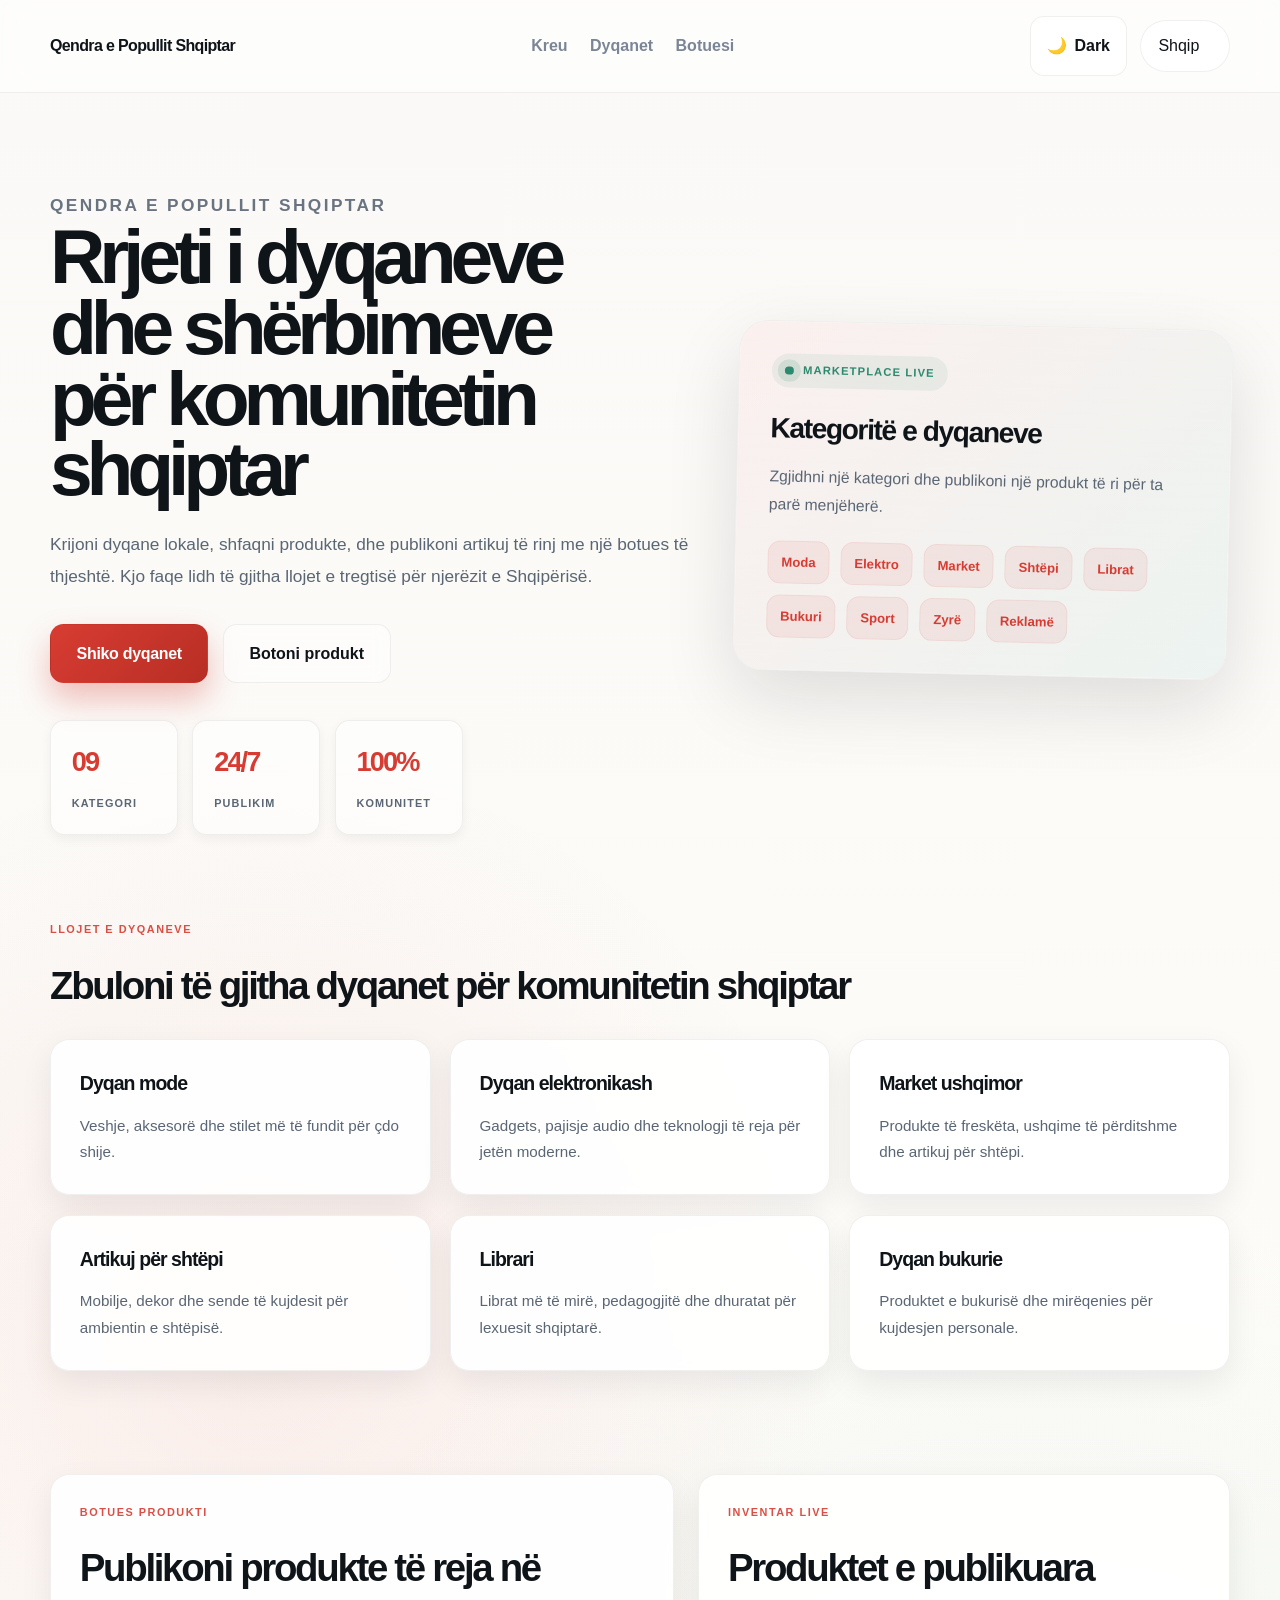
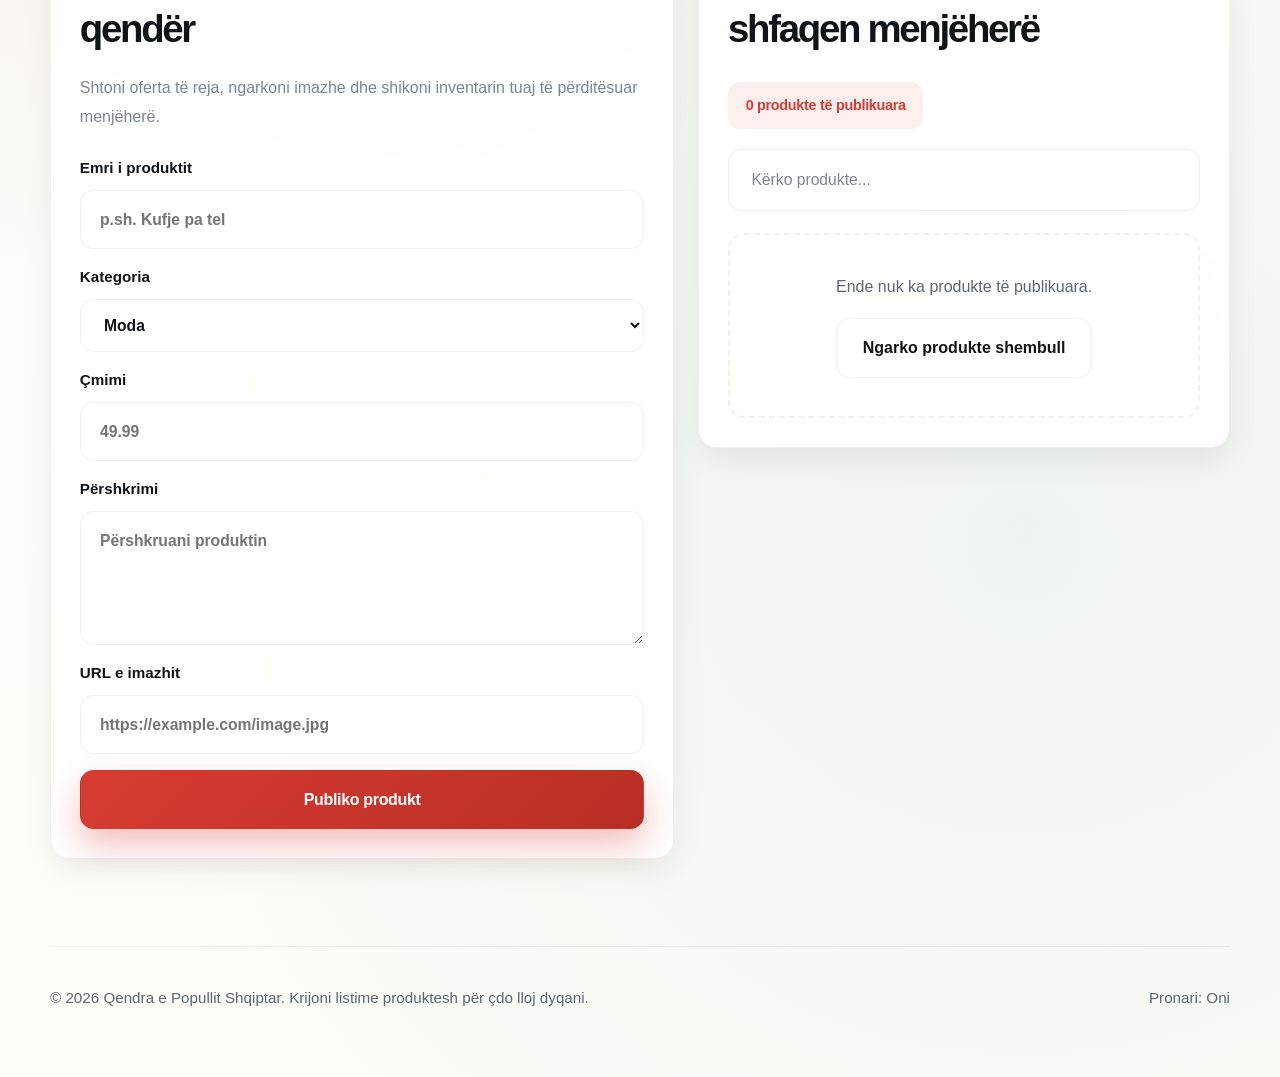
==== shop-publisher-site/index.html @ 1212e0a3 "Initial commit nga Linux" ====
<!DOCTYPE html>
<html lang="sq">
<head>
  <meta charset="UTF-8" />
  <meta name="viewport" content="width=device-width, initial-scale=1.0" />
  <title>Qendra e Popullit Shqiptar</title>
  <meta name="description" content="Publikoni produkte lokale dhe zbuloni dyqanet për komunitetin shqiptar." />
  <link rel="stylesheet" href="styles.css" />
</head>
<body>
  <header class="site-header">
    <div class="layout container header-inner">
      <a id="brandText" class="brand" href="#home" data-i18n="brandText"><span class="brand-mark" aria-hidden="true">+</span>Qendra e Popullit Shqiptar</a>
      <nav class="site-nav" aria-label="Primary navigation">
        <a id="navHome" href="#home" data-i18n="navHome">Kreu</a>
        <a id="navShops" href="#shops" data-i18n="navShops">Dyqanet</a>
        <a id="navPublisher" href="#publisher" data-i18n="navPublisher">Botuesi</a>
      </nav>
      <div class="header-actions">
        <button id="themeToggle" class="btn btn-secondary theme-button" type="button" aria-label="Toggle theme">
          <span class="theme-icon">🌙</span>
          <span id="themeLabel">Dark</span>
        </button>
        <label class="lang-switch">
          <span class="sr-only" data-i18n="languageLabel">Gjuha</span>
          <select id="languageSelect" aria-label="Language">
            <option value="sq">Shqip</option>
            <option value="en">English</option>
          </select>
        </label>
      </div>
    </div>
  </header>

  <main>
    <section class="hero" id="home">
      <div class="layout container hero-grid">
        <div>
          <p id="heroEyebrow" class="eyebrow" data-i18n="heroEyebrow">Qendra e Popullit Shqiptar</p>
          <h1 id="heroTitle" data-i18n="heroTitle">Rrjeti i dyqaneve dhe shërbimeve për komunitetin shqiptar</h1>
          <p id="heroText" data-i18n="heroText">Krijoni dyqane lokale, shfaqni produkte, dhe publikoni artikuj të rinj me një botues të thjeshtë.
             Kjo faq​e lidh të gjitha llojet e tregtisë për njerëzit e Shqipërisë.</p>
          <div class="hero-actions">
            <a id="heroPrimary" class="btn btn-primary" href="#shops" data-i18n="heroPrimary">Shiko dyqanet</a>
            <a id="heroSecondary" class="btn btn-secondary" href="#publisher" data-i18n="heroSecondary">Botoni produkt</a>
          </div>
          <div class="hero-proof" aria-label="Marketplace highlights">
            <div><strong>09</strong><span>Kategori</span></div>
            <div><strong>24/7</strong><span>Publikim</span></div>
            <div><strong>100%</strong><span>Komunitet</span></div>
          </div>
        </div>
        <div class="hero-card">
          <div class="hero-card-topline"><span class="live-dot"></span> Marketplace live</div>
          <h2 id="heroCardTitle" data-i18n="heroCardTitle">Shop categories</h2>
          <p id="heroCardText" data-i18n="heroCardText">Select one category and publish a new product to see it appear below.</p>
          <div class="category-tags">
            <span data-category-key="fashion">Moda</span>
            <span data-category-key="electronics">Elektro</span>
            <span data-category-key="grocery">Market</span>
            <span data-category-key="homegoods">Shtëpi</span>
            <span data-category-key="books">Librat</span>
            <span data-category-key="beauty">Bukuri</span>
            <span data-category-key="sports">Sport</span>
            <span data-category-key="office">Zyrë</span>
            <span data-category-key="advertising">Reklamë</span>
          </div>
        </div>
      </div>
    </section>

    <section class="shops" id="shops">
      <div class="layout container">
        <div class="section-header">
          <p id="shopsEyebrow" class="eyebrow" data-i18n="shopsEyebrow">Llojet e dyqaneve</p>
          <h2 id="shopsTitle" data-i18n="shopsTitle">Zbuloni të gjitha dyqanet për komunitetin shqiptar</h2>
        </div>
        <div class="shop-grid">
          <article class="shop-card">
            <h3>Dyqan mode</h3>
            <p>Veshje, aksesorë dhe stilet më të fundit për çdo shije.</p>
          </article>
          <article class="shop-card">
            <h3>Dyqan elektronikash</h3>
            <p>Gadgets, pajisje audio dhe teknologji të reja për jetën moderne.</p>
          </article>
          <article class="shop-card">
            <h3>Market ushqimor</h3>
            <p>Produkte të freskëta, ushqime të përditshme dhe artikuj për shtëpi.</p>
          </article>
          <article class="shop-card">
            <h3>Artikuj për shtëpi</h3>
            <p>Mobilje, dekor dhe sende të kujdesit për ambientin e shtëpisë.</p>
          </article>
          <article class="shop-card">
            <h3>Librari</h3>
            <p>Librat më të mirë, pedagogjitë dhe dhuratat për lexuesit shqiptarë.</p>
          </article>
          <article class="shop-card">
            <h3>Dyqan bukurie</h3>
            <p>Produktet e bukurisë dhe mirëqenies për kujdesjen personale.</p>
          </article>
        </div>
      </div>
    </section>

    <section class="publisher" id="publisher">
      <div class="layout container publisher-grid">
        <div class="publisher-panel">
          <div class="section-header">
            <p id="publisherEyebrow" class="eyebrow" data-i18n="publisherEyebrow">Botues produkti</p>
            <h2 id="publisherTitle" data-i18n="publisherTitle">Publikoni produkte të reja në qendër</h2>
            <p id="publisherCopy" class="section-copy" data-i18n="publisherCopy">Shtoni oferta të reja, ngarkoni imazhe dhe shikoni inventarin tuaj të përditësuar menjëherë.</p>
          </div>
          <form id="publisherForm" class="product-form">
            <label>
              <span id="labelProductName" data-i18n="labelProductName">Emri i produktit</span>
              <input type="text" id="productName" placeholder="p.sh. Kufje pa tel" required />
            </label>
            <label>
              <span id="labelProductCategory" data-i18n="labelProductCategory">Kategoria</span>
              <select id="productCategory" required>
                <option value="fashion" data-i18n="categoryFashion">Moda</option>
                <option value="electronics" data-i18n="categoryElectronics">Elektro</option>
                <option value="grocery" data-i18n="categoryGrocery">Market</option>
                <option value="homegoods" data-i18n="categoryHomeGoods">Shtëpi</option>
                <option value="books" data-i18n="categoryBooks">Librat</option>
                <option value="beauty" data-i18n="categoryBeauty">Bukuri</option>
                <option value="sports" data-i18n="categorySports">Sport</option>
                <option value="office" data-i18n="categoryOffice">Zyrë</option>
                <option value="advertising" data-i18n="categoryAdvertising">Reklamë</option>
              </select>
            </label>
            <label>
              <span id="labelProductPrice" data-i18n="labelProductPrice">Çmimi</span>
              <input type="number" id="productPrice" min="0" step="0.01" placeholder="49.99" required />
            </label>
            <label>
              <span id="labelProductDescription" data-i18n="labelProductDescription">Përshkrimi</span>
              <textarea id="productDescription" rows="4" placeholder="Përshkruani produktin"></textarea>
            </label>
            <label>
              <span id="labelProductImage" data-i18n="labelProductImage">URL e imazhit</span>
              <input type="url" id="productImage" placeholder="https://example.com/image.jpg" />
            </label>
            <button id="publishButton" type="submit" class="btn btn-primary" data-i18n="publisherButton">Publiko produkt</button>
          </form>
        </div>
        <div class="product-preview">
          <div class="section-header">
            <p id="inventoryEyebrow" class="eyebrow" data-i18n="inventoryEyebrow">Inventar live</p>
            <h2 id="inventoryTitle" data-i18n="inventoryTitle">Produktet e publikuara shfaqen menjëherë</h2>
          </div>
          <div class="product-summary">
            <span id="productCount">0 produkte të publikuara</span>
          </div>
          <div class="search-box">
            <input type="text" id="searchInput" class="search-input" placeholder="Kërko produkte..." data-i18n="searchPlaceholder" />
          </div>
          <div id="productList" class="product-list">
            <div class="empty-state">
              <p id="emptyText" data-i18n="emptyText">Ende nuk ka produkte të publikuara.</p>
              <button id="loadSample" class="btn btn-secondary" data-i18n="loadSample">Ngarko produkte shembull</button>
            </div>
          </div>
        </div>
      </div>
    </section>
  </main>

  <footer class="site-footer">
    <div class="layout container footer-content">
      <p id="footerText" data-i18n="footerText">© 2026 Qendra e Popullit Shqiptar. Krijoni listime produktesh për çdo lloj dyqani.</p>
      <p id="footerOwner" data-i18n="footerOwner">Pronari: <a href="https://www.facebook.com/oni.328075/" target="_blank" rel="noopener noreferrer">Oni</a></p>
    </div>
  </footer>

  <script src="script.js"></script>
</body>
</html>
---- shop-publisher-site/styles.css ----
:root {
  --bg: #faf9f7;
  --bg-soft: #fffef9;
  --surface: rgba(255,255,255,0.80);
  --surface-strong: #ffffff;
  --panel: rgba(255,255,255,0.90);
  --text: #0f1419;
  --text-secondary: #5a6674;
  --muted: #7a8596;
  --border: rgba(0,0,0,0.06);
  --accent: #d73c32;
  --accent-strong: #b82e24;
  --accent-soft: rgba(215,60,50,0.08);
  --gold: #b8860b;
  --gold-soft: rgba(184,134,11,0.08);
  --green: #2b8a6e;
  --green-soft: rgba(43,138,110,0.08);
  --shadow: 0 28px 72px rgba(15,20,25,0.12);
  --shadow-soft: 0 12px 32px rgba(15,20,25,0.07);
  --shadow-xs: 0 4px 12px rgba(15,20,25,0.05);
}

body.dark-theme {
  --bg: #0a0f14;
  --bg-soft: #10171f;
  --surface: rgba(16,23,31,0.82);
  --surface-strong: #1a2534;
  --panel: rgba(21,30,40,0.94);
  --text: #f5f9fd;
  --text-secondary: #b0bcc9;
  --muted: #8899aa;
  --border: rgba(200,220,240,0.12);
  --accent: #ff8077;
  --accent-strong: #ff6b5b;
  --accent-soft: rgba(255,128,119,0.12);
  --gold: #daa520;
  --gold-soft: rgba(218,165,32,0.12);
  --green: #6dd5ae;
  --green-soft: rgba(109,213,174,0.12);
  --shadow: 0 32px 80px rgba(0,0,0,0.45);
  --shadow-soft: 0 16px 40px rgba(0,0,0,0.25);
  --shadow-xs: 0 4px 12px rgba(0,0,0,0.15);
}

* { box-sizing: border-box; }
html { scroll-behavior: smooth; }
body {
  margin: 0;
  min-height: 100vh;
  font-family: -apple-system, BlinkMacSystemFont, "Segoe UI", "Helvetica Neue", sans-serif;
  background:
    radial-gradient(circle at 20% 50%, rgba(215,60,50,0.08), transparent 35%),
    radial-gradient(circle at 80% 80%, rgba(43,138,110,0.08), transparent 40%),
    linear-gradient(180deg, var(--bg) 0%, var(--bg-soft) 100%);
  color: var(--text);
  line-height: 1.6;
  transition: background 0.35s ease, color 0.35s ease;
}

button, input, select, textarea {
  font: inherit;
}

img { display: block; max-width: 100%; }
a { color: inherit; }

.sr-only {
  position: absolute;
  width: 1px;
  height: 1px;
  padding: 0;
  margin: -1px;
  overflow: hidden;
  clip: rect(0, 0, 0, 0);
  white-space: nowrap;
  border: 0;
}

.container {
  width: min(1180px, calc(100% - 1.8rem));
  margin: 0 auto;
}

.site-header {
  position: sticky;
  top: 0;
  z-index: 20;
  backdrop-filter: blur(14px);
  background: rgba(255,255,255,0.62);
  border-bottom: 1px solid var(--border);
}

body.dark-theme .site-header {
  background: rgba(14,23,29,0.78);
}

.header-inner {
  display: flex;
  align-items: center;
  justify-content: space-between;
  gap: 1rem;
  padding: 1rem 0;
}

.brand {
  display: inline-flex;
  align-items: center;
  gap: 0.75rem;
  text-decoration: none;
  color: var(--text);
  font-weight: 800;
  letter-spacing: -0.04em;
}

.brand-mark {
  display: inline-grid;
  place-items: center;
  width: 2.2rem;
  height: 2.2rem;
  border-radius: 0.85rem;
  background: linear-gradient(135deg, var(--accent), var(--accent-strong));
  color: #fff;
  font-size: 1.4rem;
  box-shadow: 0 12px 22px rgba(217,75,69,0.28);
}

.site-nav {
  display: flex;
  flex-wrap: wrap;
  align-items: center;
  justify-content: center;
  gap: 1.4rem;
}

.site-nav a {
  text-decoration: none;
  color: var(--muted);
  font-weight: 700;
  transition: color 0.2s ease, opacity 0.2s ease;
}

.site-nav a:hover,
.site-nav a:focus-visible {
  color: var(--text);
}

.header-actions {
  display: flex;
  align-items: center;
  gap: 0.8rem;
}

.lang-switch {
  display: inline-flex;
  align-items: center;
}

.lang-switch select {
  appearance: none;
  background: var(--surface);
  color: var(--text);
  border: 1px solid var(--border);
  border-radius: 999px;
  padding: 0.76rem 1.1rem;
  box-shadow: inset 0 1px 0 rgba(255,255,255,0.3);
}

.btn,
.product-form input,
.product-form select,
.product-form textarea {
  border: 1px solid var(--border);
  border-radius: 999px;
}

.btn {
  display: inline-flex;
  align-items: center;
  justify-content: center;
  gap: 0.45rem;
  padding: 1rem 1.6rem;
  font-weight: 700;
  text-decoration: none;
  cursor: pointer;
  color: var(--text);
  background: var(--surface);
  border: 1px solid var(--border);
  border-radius: 0.85rem;
  transition: all 0.3s cubic-bezier(0.4, 0, 0.2, 1);
}

.btn:hover,
.btn:focus-visible {
  transform: translateY(-2px);
  box-shadow: var(--shadow-soft);
  border-color: var(--accent);
}

.btn-primary {
  background: linear-gradient(135deg, var(--accent) 0%, var(--accent-strong) 100%);
  border-color: transparent;
  color: #fff;
  box-shadow: 0 16px 32px rgba(215,60,50,0.32);
  font-weight: 800;
  letter-spacing: -0.02em;
}

.btn-primary:hover,
.btn-primary:focus-visible {
  box-shadow: 0 20px 48px rgba(215,60,50,0.4);
}

.btn-secondary {
  background: rgba(255,255,255,0.48);
  backdrop-filter: blur(8px);
}

.btn-secondary:hover,
.btn-secondary:focus-visible {
  background: rgba(255,255,255,0.6);
}

body.dark-theme .btn-secondary {
  background: rgba(22,42,52,0.94);
}

body.dark-theme .btn-secondary:hover,
body.dark-theme .btn-secondary:focus-visible {
  background: rgba(30,52,65,0.96);
}

.theme-button {
  padding-inline: 1rem;
}

.theme-animate {
  animation: pulseTheme 0.38s ease;
}

@keyframes pulseTheme {
  0% { transform: scale(1); }
  50% { transform: scale(1.05); }
  100% { transform: scale(1); }
}

.hero {
  padding: 4.5rem 0 3.2rem;
}

.hero-grid {
  display: grid;
  grid-template-columns: 1.25fr 0.95fr;
  align-items: center;
  gap: 2.25rem;
}

.eyebrow {
  margin: 0 0 1rem;
  color: var(--accent);
  text-transform: uppercase;
  letter-spacing: 0.14em;
  font-size: 0.68rem;
  font-weight: 900;
  opacity: 0.9;
}

.hero h1 {
  margin: 0;
  max-width: 13ch;
  font-size: clamp(3.2rem, 6vw, 5.8rem);
  line-height: 0.92;
  letter-spacing: -0.08em;
  font-weight: 900;
}

.hero p {
  margin: 1.6rem 0 0;
  max-width: 50rem;
  color: var(--text-secondary);
  font-size: 1.08rem;
  line-height: 1.8;
}

h2, h3, h4 {
  font-weight: 800;
  letter-spacing: -0.05em;
}

.hero-actions {
  display: flex;
  flex-wrap: wrap;
  gap: 0.9rem;
  margin-top: 2rem;
}

.hero-proof {
  display: flex;
  flex-wrap: wrap;
  gap: 0.9rem;
  margin-top: 2.3rem;
}

.hero-proof div {
  min-width: 128px;
  padding: 1.2rem 1.3rem;
  background: rgba(255,255,255,0.52);
  border: 1.5px solid var(--border);
  border-radius: 0.9rem;
  box-shadow: var(--shadow-xs);
  transition: all 0.3s ease;
}

.hero-proof div:hover {
  transform: translateY(-2px);
  background: rgba(255,255,255,0.68);
  box-shadow: var(--shadow-soft);
}

body.dark-theme .hero-proof div {
  background: rgba(17,29,36,0.84);
  border-color: var(--border);
}

body.dark-theme .hero-proof div:hover {
  background: rgba(25,42,55,0.94);
}

.hero-proof strong {
  display: block;
  margin-bottom: 0.35rem;
  font-size: 1.7rem;
  letter-spacing: -0.07em;
  font-weight: 900;
  color: var(--accent);
}

.hero-proof span {
  color: var(--text-secondary);
  font-size: 0.68rem;
  text-transform: uppercase;
  letter-spacing: 0.1em;
  font-weight: 700;
}

.hero-card {
  position: relative;
  padding: 2rem;
  border-radius: 1.8rem;
  background: linear-gradient(180deg, rgba(255,255,255,0.78), rgba(255,255,255,0.68));
  border: 1px solid var(--border);
  box-shadow: var(--shadow);
  transform: rotate(1.3deg);
  overflow: hidden;
}

body.dark-theme .hero-card {
  background: linear-gradient(180deg, rgba(18,29,38,0.9), rgba(18,29,38,0.73));
}

.hero-card::before {
  content: "";
  position: absolute;
  inset: 0;
  background: linear-gradient(135deg, rgba(217,75,69,0.08), rgba(29,122,95,0.08));
  pointer-events: none;
}

.hero-card > * {
  position: relative;
  z-index: 1;
}

.hero-card-topline {
  display: inline-flex;
  align-items: center;
  gap: 0.6rem;
  padding: 0.5rem 0.8rem;
  border-radius: 999px;
  background: var(--green-soft);
  color: var(--green);
  font-size: 0.7rem;
  letter-spacing: 0.1em;
  text-transform: uppercase;
  font-weight: 800;
}

.live-dot {
  width: 0.55rem;
  height: 0.55rem;
  border-radius: 50%;
  background: var(--green);
  box-shadow: 0 0 0 7px rgba(29,122,95,0.12);
}

.hero-card h2 {
  margin: 1.15rem 0 0.7rem;
  font-size: clamp(1.7rem, 2.2vw, 2.6rem);
  letter-spacing: -0.05em;
}

.hero-card p {
  margin: 0;
  font-size: 0.98rem;
}

.category-tags {
  display: flex;
  flex-wrap: wrap;
  gap: 0.7rem;
  margin-top: 1.4rem;
}

.category-tags span {
  display: inline-flex;
  align-items: center;
  justify-content: center;
  padding: 0.62rem 0.8rem;
  border-radius: 0.8rem;
  background: var(--accent-soft);
  color: var(--accent);
  font-weight: 700;
  font-size: 0.82rem;
  border: 1px solid rgba(217,75,69,0.08);
}

.shops,
.publisher {
  padding: 2.2rem 0 4.2rem;
}

.section-header {
  margin-bottom: 1.4rem;
}

.section-header h2 {
  margin: 0;
  font-size: clamp(2.1rem, 3vw, 2.9rem);
  letter-spacing: -0.06em;
}

.shop-grid {
  display: grid;
  grid-template-columns: repeat(3, minmax(0, 1fr));
  gap: 1.2rem;
}

.shop-card,
.publisher-panel,
.product-preview {
  background: var(--panel);
  border: 1.5px solid var(--border);
  border-radius: 1.2rem;
  box-shadow: var(--shadow-soft);
  backdrop-filter: blur(4px);
}

.shop-card {
  padding: 1.8rem;
  transition: all 0.3s cubic-bezier(0.4, 0, 0.2, 1);
}

.shop-card:hover {
  transform: translateY(-3px);
  box-shadow: var(--shadow);
  border-color: var(--accent-soft);
  background: rgba(255, 255, 255, 0.95);
}

body.dark-theme .shop-card:hover {
  background: rgba(26, 37, 52, 0.98);
}

.shop-card h3 {
  margin: 0 0 0.8rem;
  font-size: 1.22rem;
  font-weight: 800;
  color: var(--text);
}

.shop-card p {
  margin: 0;
  color: var(--text-secondary);
  line-height: 1.75;
  font-size: 0.95rem;
}

.publisher-grid {
  display: grid;
  grid-template-columns: 1.08fr 0.92fr;
  gap: 1.5rem;
  align-items: start;
}

.publisher-panel,
.product-preview {
  padding: 1.8rem;
}

.section-copy {
  margin: 0.9rem 0 0;
  color: var(--muted);
  line-height: 1.8;
}

.product-form {
  display: grid;
  gap: 1rem;
  margin-top: 1.5rem;
}

.product-form label {
  display: grid;
  gap: 0.6rem;
  font-weight: 700;
  color: var(--text);
  font-size: 0.95rem;
}

.product-form input,
.product-form select,
.product-form textarea {
  width: 100%;
  padding: 1rem 1.2rem;
  background: var(--surface-strong);
  color: var(--text);
  border: 1.5px solid var(--border);
  border-radius: 0.85rem;
  outline: none;
  transition: all 0.3s ease;
  font-size: 0.98rem;
}

.product-form input:focus,
.product-form select:focus,
.product-form textarea:focus {
  border-color: var(--accent);
  box-shadow: 0 0 0 3px var(--accent-soft);
  background: rgba(255, 255, 255, 1);
}

body.dark-theme .product-form input:focus,
body.dark-theme .product-form select:focus,
body.dark-theme .product-form textarea:focus {
  background: rgba(30, 50, 65, 0.98);
}

.product-form textarea {
  min-height: 120px;
  resize: vertical;
  font-family: inherit;
}

.product-summary {
  display: inline-flex;
  align-items: center;
  gap: 0.5rem;
  width: fit-content;
  margin: 0 0 1.2rem;
  padding: 0.75rem 1.1rem;
  border-radius: 0.75rem;
  background: linear-gradient(135deg, var(--accent-soft), var(--accent-soft));
  color: var(--accent);
  font-weight: 800;
  font-size: 0.9rem;
  letter-spacing: -0.02em;
}

.search-box {
  margin: 0 0 1.4rem;
}

.search-input {
  width: 100%;
  padding: 1.1rem 1.4rem;
  background: var(--surface-strong);
  color: var(--text);
  border: 1.5px solid var(--border);
  border-radius: 0.85rem;
  outline: none;
  transition: all 0.3s ease;
  font-size: 0.98rem;
}

.search-input::placeholder {
  color: var(--muted);
}

.search-input:focus {
  border-color: var(--accent);
  box-shadow: 0 0 0 3px var(--accent-soft);
  background: rgba(255, 255, 255, 1);
}

body.dark-theme .search-input:focus {
  background: rgba(30, 50, 65, 0.98);
}

.product-list {
  display: grid;
  gap: 1.2rem;
}

.product-card {
  display: grid;
  grid-template-columns: 110px 1fr 80px;
  gap: 1.2rem;
  align-items: center;
  padding: 1.2rem;
  border: 1.5px solid var(--border);
  border-radius: 1rem;
  background: rgba(255,255,255,0.85);
  transition: all 0.3s cubic-bezier(0.4, 0, 0.2, 1);
}

body.dark-theme .product-card {
  background: rgba(22, 35, 48, 0.78);
}

.product-card:hover {
  transform: translateY(-2px);
  box-shadow: var(--shadow-soft);
  border-color: var(--accent-soft);
}

.product-card img {
  width: 100%;
  aspect-ratio: 1;
  object-fit: cover;
  border-radius: 0.8rem;
}

.product-card h3 {
  margin: 0 0 0.4rem;
  font-size: 1.08rem;
  font-weight: 800;
  color: var(--text);
}

.product-card .meta {
  display: flex;
  flex-wrap: wrap;
  gap: 0.6rem;
  margin-top: 0.4rem;
  color: var(--accent);
  font-size: 0.8rem;
  font-weight: 800;
  text-transform: uppercase;
  letter-spacing: 0.04em;
}

.product-card p {
  margin: 0.5rem 0 0;
  color: var(--text-secondary);
  line-height: 1.6;
  font-size: 0.92rem;
}

.empty-state {
  padding: 2.4rem 1.5rem;
  border: 2px dashed var(--border);
  border-radius: 1rem;
  text-align: center;
  background: rgba(255, 255, 255, 0.32);
  transition: all 0.3s ease;
}

.empty-state:hover {
  background: rgba(255, 255, 255, 0.48);
  border-color: var(--accent-soft);
}

.empty-state p {
  margin: 0 0 1.2rem;
  color: var(--text-secondary);
  font-size: 1rem;
}

.site-footer {
  padding: 1.2rem 0 3.2rem;
}

.footer-content {
  display: flex;
  justify-content: space-between;
  gap: 1rem;
  flex-wrap: wrap;
  padding-top: 1.5rem;
  border-top: 1.5px solid var(--border);
  color: var(--text-secondary);
  font-size: 0.95rem;
}

.footer-content a {
  color: var(--accent);
  text-decoration: none;
  font-weight: 700;
  transition: color 0.3s ease;
}

.footer-content a:hover {
  color: var(--accent-strong);
}

@media (max-width: 900px) {
  .hero-grid, .publisher-grid {
    grid-template-columns: 1fr;
  }

  .shop-grid {
    grid-template-columns: repeat(2, minmax(0, 1fr));
  }

  .header-inner {
    flex-wrap: wrap;
    justify-content: center;
    padding: 0.8rem 0;
  }

  .site-nav {
    gap: 1rem;
  }

  .hero {
    padding: 3.5rem 0 2.5rem;
  }

  .hero h1 {
    font-size: clamp(2.5rem, 5vw, 4rem);
  }

  .shops,
  .publisher {
    padding: 1.8rem 0 3.2rem;
  }

  .product-card {
    grid-template-columns: 90px 1fr;
  }

  .section-header h2 {
    font-size: clamp(1.8rem, 2.5vw, 2.4rem);
  }
}

@media (max-width: 640px) {
  .shop-grid {
    grid-template-columns: 1fr;
  }

  .hero-proof {
    gap: 0.6rem;
  }

  .hero-proof div {
    min-width: 100px;
    padding: 1rem;
  }

  .product-card {
    grid-template-columns: 80px 1fr;
    gap: 0.8rem;
    padding: 0.9rem;
  }

  .btn {
    padding: 0.9rem 1.4rem;
    font-size: 0.95rem;
  }

  .hero-actions {
    flex-direction: column;
    gap: 0.7rem;
  }

  .hero-actions .btn {
    width: 100%;
  }
}

@media (max-width: 640px) {
  .site-nav {
    justify-content: center;
  }

  .header-actions {
    width: 100%;
    justify-content: center;
  }

  .hero {
    padding-top: 3rem;
  }

  .hero-card {
    transform: none;
  }

  .product-card {
    grid-template-columns: 1fr;
  }

  .footer-content {
    flex-direction: column;
    text-align: center;
  }
}
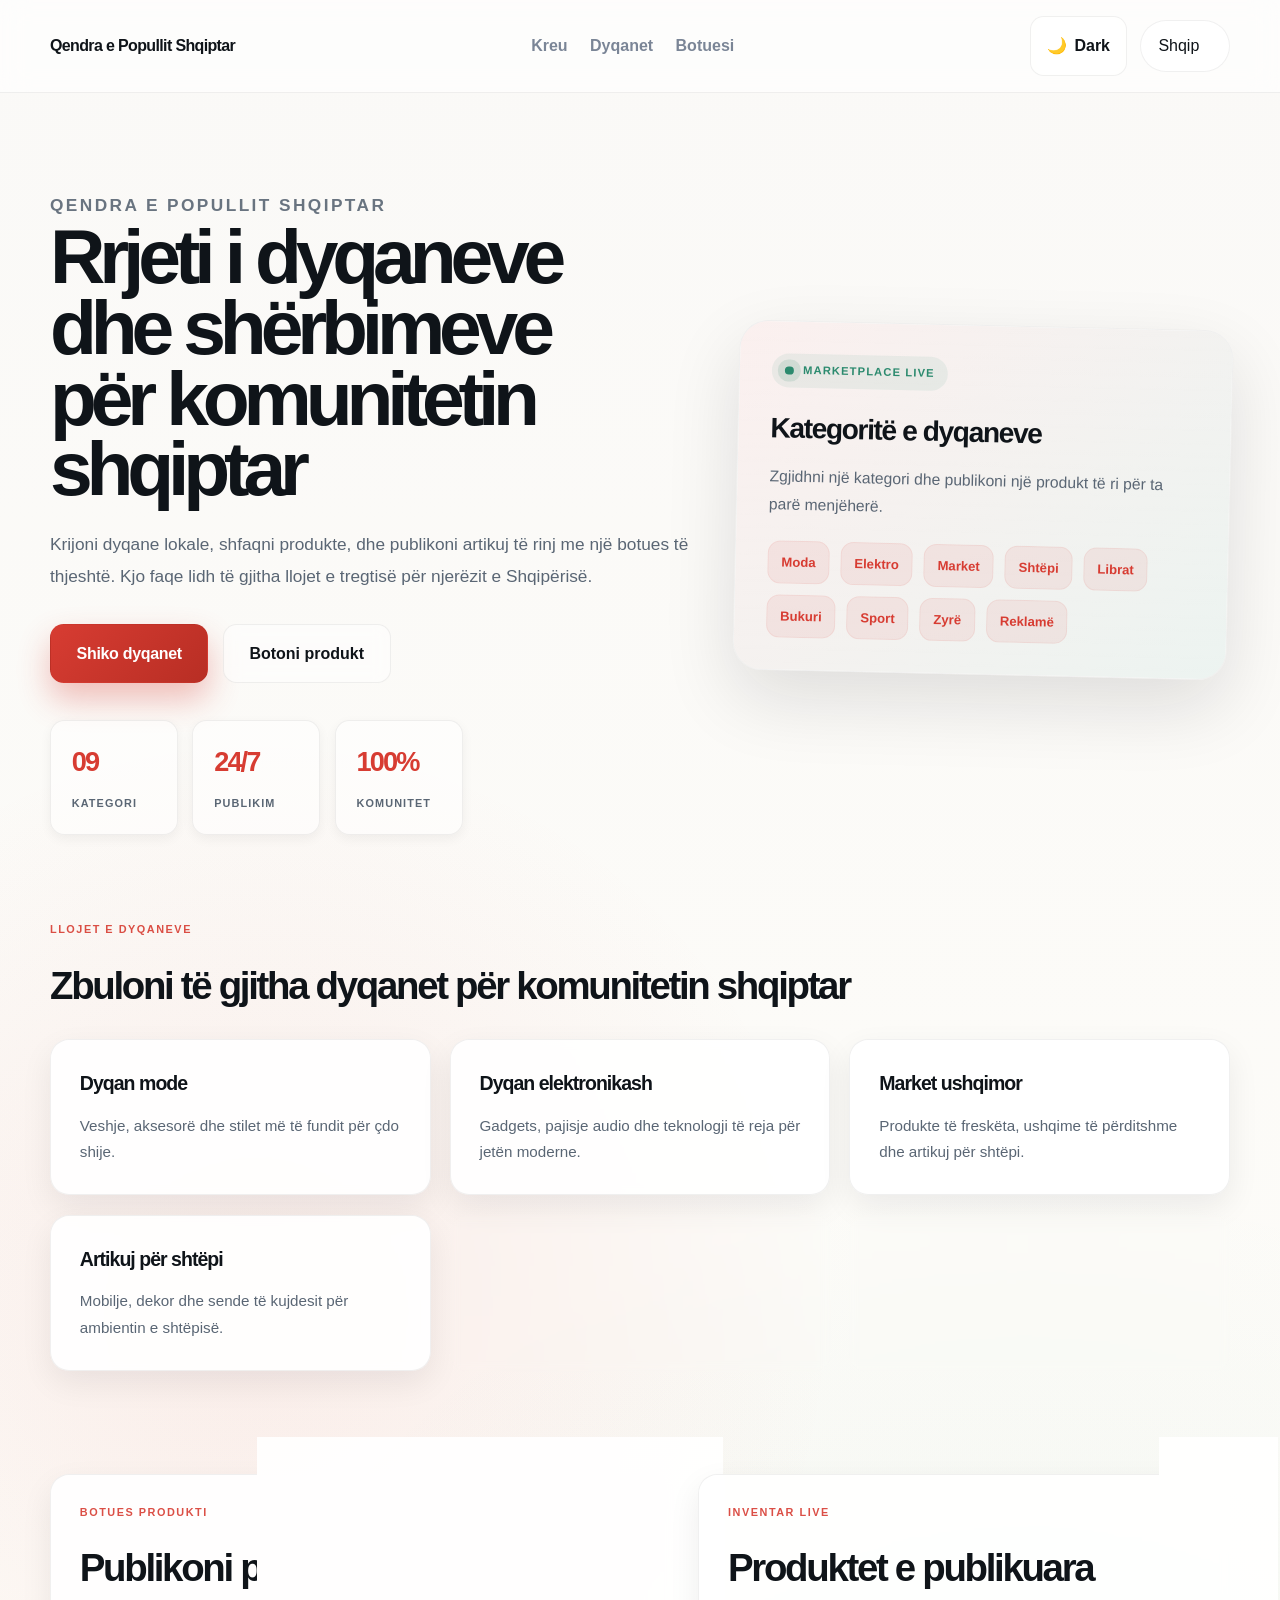
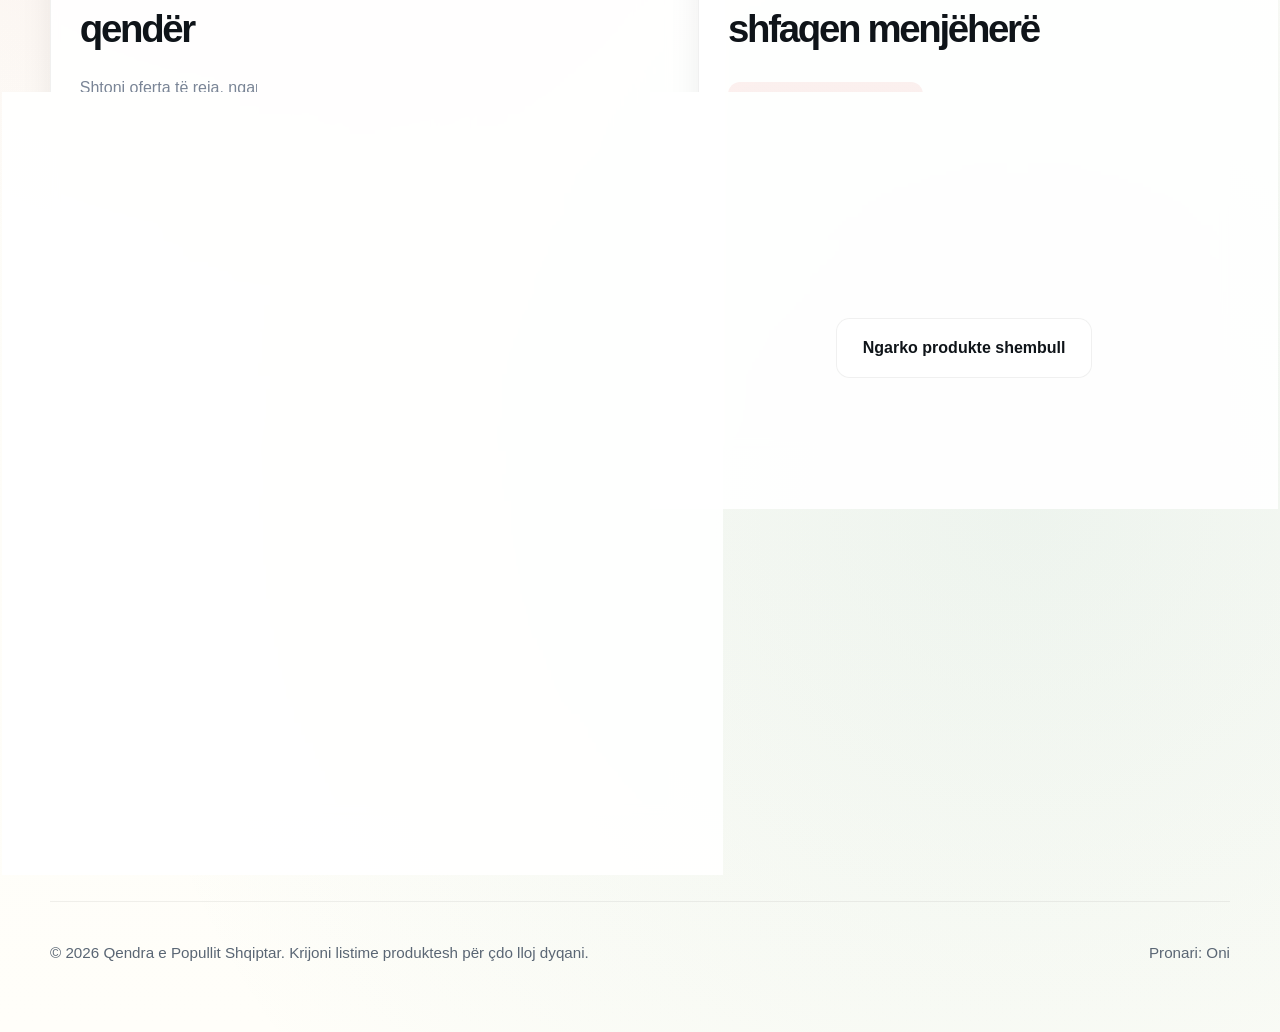
==== commit 8959a725: "Improve HTML semantics and accessibility - Add <fieldset> wrapper to publisher form for better seman" ====
--- a/shop-publisher-site/index.html
+++ b/shop-publisher-site/index.html
@@ -1,180 +1,185 @@
-<!DOCTYPE html>
-<html lang="sq">
-<head>
-  <meta charset="UTF-8" />
-  <meta name="viewport" content="width=device-width, initial-scale=1.0" />
-  <title>Qendra e Popullit Shqiptar</title>
-  <meta name="description" content="Publikoni produkte lokale dhe zbuloni dyqanet për komunitetin shqiptar." />
-  <link rel="stylesheet" href="styles.css" />
-</head>
-<body>
-  <header class="site-header">
-    <div class="layout container header-inner">
-      <a id="brandText" class="brand" href="#home" data-i18n="brandText"><span class="brand-mark" aria-hidden="true">+</span>Qendra e Popullit Shqiptar</a>
-      <nav class="site-nav" aria-label="Primary navigation">
-        <a id="navHome" href="#home" data-i18n="navHome">Kreu</a>
-        <a id="navShops" href="#shops" data-i18n="navShops">Dyqanet</a>
-        <a id="navPublisher" href="#publisher" data-i18n="navPublisher">Botuesi</a>
-      </nav>
-      <div class="header-actions">
-        <button id="themeToggle" class="btn btn-secondary theme-button" type="button" aria-label="Toggle theme">
-          <span class="theme-icon">🌙</span>
-          <span id="themeLabel">Dark</span>
-        </button>
-        <label class="lang-switch">
-          <span class="sr-only" data-i18n="languageLabel">Gjuha</span>
-          <select id="languageSelect" aria-label="Language">
-            <option value="sq">Shqip</option>
-            <option value="en">English</option>
-          </select>
-        </label>
-      </div>
-    </div>
-  </header>
-
-  <main>
-    <section class="hero" id="home">
-      <div class="layout container hero-grid">
-        <div>
-          <p id="heroEyebrow" class="eyebrow" data-i18n="heroEyebrow">Qendra e Popullit Shqiptar</p>
-          <h1 id="heroTitle" data-i18n="heroTitle">Rrjeti i dyqaneve dhe shërbimeve për komunitetin shqiptar</h1>
-          <p id="heroText" data-i18n="heroText">Krijoni dyqane lokale, shfaqni produkte, dhe publikoni artikuj të rinj me një botues të thjeshtë.
-             Kjo faq​e lidh të gjitha llojet e tregtisë për njerëzit e Shqipërisë.</p>
-          <div class="hero-actions">
-            <a id="heroPrimary" class="btn btn-primary" href="#shops" data-i18n="heroPrimary">Shiko dyqanet</a>
-            <a id="heroSecondary" class="btn btn-secondary" href="#publisher" data-i18n="heroSecondary">Botoni produkt</a>
-          </div>
-          <div class="hero-proof" aria-label="Marketplace highlights">
-            <div><strong>09</strong><span>Kategori</span></div>
-            <div><strong>24/7</strong><span>Publikim</span></div>
-            <div><strong>100%</strong><span>Komunitet</span></div>
-          </div>
-        </div>
-        <div class="hero-card">
-          <div class="hero-card-topline"><span class="live-dot"></span> Marketplace live</div>
-          <h2 id="heroCardTitle" data-i18n="heroCardTitle">Shop categories</h2>
-          <p id="heroCardText" data-i18n="heroCardText">Select one category and publish a new product to see it appear below.</p>
-          <div class="category-tags">
-            <span data-category-key="fashion">Moda</span>
-            <span data-category-key="electronics">Elektro</span>
-            <span data-category-key="grocery">Market</span>
-            <span data-category-key="homegoods">Shtëpi</span>
-            <span data-category-key="books">Librat</span>
-            <span data-category-key="beauty">Bukuri</span>
-            <span data-category-key="sports">Sport</span>
-            <span data-category-key="office">Zyrë</span>
-            <span data-category-key="advertising">Reklamë</span>
-          </div>
-        </div>
-      </div>
-    </section>
-
-    <section class="shops" id="shops">
-      <div class="layout container">
-        <div class="section-header">
-          <p id="shopsEyebrow" class="eyebrow" data-i18n="shopsEyebrow">Llojet e dyqaneve</p>
-          <h2 id="shopsTitle" data-i18n="shopsTitle">Zbuloni të gjitha dyqanet për komunitetin shqiptar</h2>
-        </div>
-        <div class="shop-grid">
-          <article class="shop-card">
-            <h3>Dyqan mode</h3>
-            <p>Veshje, aksesorë dhe stilet më të fundit për çdo shije.</p>
-          </article>
-          <article class="shop-card">
-            <h3>Dyqan elektronikash</h3>
-            <p>Gadgets, pajisje audio dhe teknologji të reja për jetën moderne.</p>
-          </article>
-          <article class="shop-card">
-            <h3>Market ushqimor</h3>
-            <p>Produkte të freskëta, ushqime të përditshme dhe artikuj për shtëpi.</p>
-          </article>
-          <article class="shop-card">
-            <h3>Artikuj për shtëpi</h3>
-            <p>Mobilje, dekor dhe sende të kujdesit për ambientin e shtëpisë.</p>
-          </article>
-          <article class="shop-card">
-            <h3>Librari</h3>
-            <p>Librat më të mirë, pedagogjitë dhe dhuratat për lexuesit shqiptarë.</p>
-          </article>
-          <article class="shop-card">
-            <h3>Dyqan bukurie</h3>
-            <p>Produktet e bukurisë dhe mirëqenies për kujdesjen personale.</p>
-          </article>
-        </div>
-      </div>
-    </section>
-
-    <section class="publisher" id="publisher">
-      <div class="layout container publisher-grid">
-        <div class="publisher-panel">
-          <div class="section-header">
-            <p id="publisherEyebrow" class="eyebrow" data-i18n="publisherEyebrow">Botues produkti</p>
-            <h2 id="publisherTitle" data-i18n="publisherTitle">Publikoni produkte të reja në qendër</h2>
-            <p id="publisherCopy" class="section-copy" data-i18n="publisherCopy">Shtoni oferta të reja, ngarkoni imazhe dhe shikoni inventarin tuaj të përditësuar menjëherë.</p>
-          </div>
-          <form id="publisherForm" class="product-form">
-            <label>
-              <span id="labelProductName" data-i18n="labelProductName">Emri i produktit</span>
-              <input type="text" id="productName" placeholder="p.sh. Kufje pa tel" required />
-            </label>
-            <label>
-              <span id="labelProductCategory" data-i18n="labelProductCategory">Kategoria</span>
-              <select id="productCategory" required>
-                <option value="fashion" data-i18n="categoryFashion">Moda</option>
-                <option value="electronics" data-i18n="categoryElectronics">Elektro</option>
-                <option value="grocery" data-i18n="categoryGrocery">Market</option>
-                <option value="homegoods" data-i18n="categoryHomeGoods">Shtëpi</option>
-                <option value="books" data-i18n="categoryBooks">Librat</option>
-                <option value="beauty" data-i18n="categoryBeauty">Bukuri</option>
-                <option value="sports" data-i18n="categorySports">Sport</option>
-                <option value="office" data-i18n="categoryOffice">Zyrë</option>
-                <option value="advertising" data-i18n="categoryAdvertising">Reklamë</option>
-              </select>
-            </label>
-            <label>
-              <span id="labelProductPrice" data-i18n="labelProductPrice">Çmimi</span>
-              <input type="number" id="productPrice" min="0" step="0.01" placeholder="49.99" required />
-            </label>
-            <label>
-              <span id="labelProductDescription" data-i18n="labelProductDescription">Përshkrimi</span>
-              <textarea id="productDescription" rows="4" placeholder="Përshkruani produktin"></textarea>
-            </label>
-            <label>
-              <span id="labelProductImage" data-i18n="labelProductImage">URL e imazhit</span>
-              <input type="url" id="productImage" placeholder="https://example.com/image.jpg" />
-            </label>
-            <button id="publishButton" type="submit" class="btn btn-primary" data-i18n="publisherButton">Publiko produkt</button>
-          </form>
-        </div>
-        <div class="product-preview">
-          <div class="section-header">
-            <p id="inventoryEyebrow" class="eyebrow" data-i18n="inventoryEyebrow">Inventar live</p>
-            <h2 id="inventoryTitle" data-i18n="inventoryTitle">Produktet e publikuara shfaqen menjëherë</h2>
-          </div>
-          <div class="product-summary">
-            <span id="productCount">0 produkte të publikuara</span>
-          </div>
-          <div class="search-box">
-            <input type="text" id="searchInput" class="search-input" placeholder="Kërko produkte..." data-i18n="searchPlaceholder" />
-          </div>
-          <div id="productList" class="product-list">
-            <div class="empty-state">
-              <p id="emptyText" data-i18n="emptyText">Ende nuk ka produkte të publikuara.</p>
-              <button id="loadSample" class="btn btn-secondary" data-i18n="loadSample">Ngarko produkte shembull</button>
-            </div>
-          </div>
-        </div>
-      </div>
-    </section>
-  </main>
-
-  <footer class="site-footer">
-    <div class="layout container footer-content">
-      <p id="footerText" data-i18n="footerText">© 2026 Qendra e Popullit Shqiptar. Krijoni listime produktesh për çdo lloj dyqani.</p>
-      <p id="footerOwner" data-i18n="footerOwner">Pronari: <a href="https://www.facebook.com/oni.328075/" target="_blank" rel="noopener noreferrer">Oni</a></p>
-    </div>
-  </footer>
-
-  <script src="script.js"></script>
-</body>
-</html>
+<!DOCTYPE html>
+<html lang="sq">
+<head>
+  <meta charset="UTF-8" />
+  <meta name="viewport" content="width=device-width, initial-scale=1.0" />
+  <title>Qendra e Popullit Shqiptar</title>
+  <meta name="description" content="Publikoni produkte lokale dhe zbuloni dyqanet për komunitetin shqiptar." />
+  <link rel="stylesheet" href="styles.css" />
+</head>
+<body>
+  <header class="site-header">
+    <div class="layout container header-inner">
+      <a id="brandText" class="brand" href="#home" data-i18n="brandText"><span class="brand-mark" aria-hidden="true">+</span>Qendra e Popullit Shqiptar</a>
+      <nav class="site-nav" aria-label="Primary navigation">
+        <a id="navHome" href="#home" data-i18n="navHome">Kreu</a>
+        <a id="navShops" href="#shops" data-i18n="navShops">Dyqanet</a>
+        <a id="navPublisher" href="#publisher" data-i18n="navPublisher">Botuesi</a>
+      </nav>
+      <div class="header-actions">
+        <button id="themeToggle" class="btn btn-secondary theme-button" type="button" aria-label="Toggle theme">
+          <span class="theme-icon">🌙</span>
+          <span id="themeLabel">Dark</span>
+        </button>
+        <label class="lang-switch">
+          <span class="sr-only" data-i18n="languageLabel">Gjuha</span>
+          <select id="languageSelect" aria-label="Language">
+            <option value="sq">Shqip</option>
+            <option value="en">English</option>
+          </select>
+        </label>
+      </div>
+    </div>
+  </header>
+
+  <main>
+    <section class="hero" id="home">
+      <div class="layout container hero-grid">
+        <div>
+          <p id="heroEyebrow" class="eyebrow" data-i18n="heroEyebrow">Qendra e Popullit Shqiptar</p>
+          <h1 id="heroTitle" data-i18n="heroTitle">Rrjeti i dyqaneve dhe shërbimeve për komunitetin shqiptar</h1>
+          <p id="heroText" data-i18n="heroText">Krijoni dyqane lokale, shfaqni produkte, dhe publikoni artikuj të rinj me një botues të thjeshtë.
+             Kjo faq​e lidh të gjitha llojet e tregtisë për njerëzit e Shqipërisë.</p>
+          <div class="hero-actions">
+            <a id="heroPrimary" class="btn btn-primary" href="#shops" data-i18n="heroPrimary">Shiko dyqanet</a>
+            <a id="heroSecondary" class="btn btn-secondary" href="#publisher" data-i18n="heroSecondary">Botoni produkt</a>
+          </div>
+          <div class="hero-proof" aria-label="Marketplace highlights">
+            <div><strong>09</strong><span>Kategori</span></div>
+            <div><strong>24/7</strong><span>Publikim</span></div>
+            <div><strong>100%</strong><span>Komunitet</span></div>
+          </div>
+        </div>
+        <div class="hero-card">
+          <div class="hero-card-topline"><span class="live-dot"></span> Marketplace live</div>
+          <h2 id="heroCardTitle" data-i18n="heroCardTitle"></h2>
+          <p id="heroCardText" data-i18n="heroCardText"></p>
+          <div class="category-tags">
+            <span data-category-key="fashion">Moda</span>
+            <span data-category-key="electronics">Elektro</span>
+            <span data-category-key="grocery">Market</span>
+            <span data-category-key="homegoods">Shtëpi</span>
+            <span data-category-key="books">Librat</span>
+            <span data-category-key="beauty">Bukuri</span>
+            <span data-category-key="sports">Sport</span>
+            <span data-category-key="office">Zyrë</span>
+            <span data-category-key="advertising">Reklamë</span>
+          </div>
+        </div>
+      </div>
+    </section>
+
+    <section class="shops" id="shops">
+      <div class="layout container">
+        <div class="section-header">
+          <p id="shopsEyebrow" class="eyebrow" data-i18n="shopsEyebrow">Llojet e dyqaneve</p>
+          <h2 id="shopsTitle" data-i18n="shopsTitle">Zbuloni të gjitha dyqanet për komunitetin shqiptar</h2>
+        </div>
+        <div class="shop-grid">
+          <article class="shop-card">
+            <h3>Dyqan mode</h3>
+            <p>Veshje, aksesorë dhe stilet më të fundit për çdo shije.</p>
+          </article>
+          <article class="shop-card">
+            <h3>Dyqan elektronikash</h3>
+            <p>Gadgets, pajisje audio dhe teknologji të reja për jetën moderne.</p>
+          </article>
+          <article class="shop-card">
+            <h3>Market ushqimor</h3>
+            <p>Produkte të freskëta, ushqime të përditshme dhe artikuj për shtëpi.</p>
+          </article>
+          <article class="shop-card">
+            <h3>Artikuj për shtëpi</h3>
+            <p>Mobilje, dekor dhe sende të kujdesit për ambientin e shtëpisë.</p>
+          </article>
+          <article class="shop-card">
+            <h3>Librari</h3>
+            <p>Librat më të mirë, pedagogjitë dhe dhuratat për lexuesit shqiptarë.</p>
+          </article>
+          <article class="shop-card">
+            <h3>Dyqan bukurie</h3>
+            <p>Produktet e bukurisë dhe mirëqenies për kujdesjen personale.</p>
+          </article>
+        </div>
+      </div>
+    </section>
+
+    <section class="publisher" id="publisher">
+      <div class="layout container publisher-grid">
+        <div class="publisher-panel">
+          <div class="section-header">
+            <p id="publisherEyebrow" class="eyebrow" data-i18n="publisherEyebrow">Botues produkti</p>
+            <h2 id="publisherTitle" data-i18n="publisherTitle">Publikoni produkte të reja në qendër</h2>
+            <p id="publisherCopy" class="section-copy" data-i18n="publisherCopy">Shtoni oferta të reja, ngarkoni imazhe dhe shikoni inventarin tuaj të përditësuar menjëherë.</p>
+          </div>
+          <form id="publisherForm" class="product-form">
+            <fieldset>
+              <legend class="sr-only">Product Details</legend>
+              <label>
+                <span id="labelProductName" data-i18n="labelProductName">Emri i produktit</span>
+                <input type="text" id="productName" placeholder="p.sh. Kufje pa tel" required />
+              </label>
+              <label>
+                <span id="labelProductCategory" data-i18n="labelProductCategory">Kategoria</span>
+                <select id="productCategory" required>
+                  <option value="fashion" data-i18n="categoryFashion">Moda</option>
+                  <option value="electronics" data-i18n="categoryElectronics">Elektro</option>
+                  <option value="grocery" data-i18n="categoryGrocery">Market</option>
+                  <option value="homegoods" data-i18n="categoryHomeGoods">Shtëpi</option>
+                  <option value="books" data-i18n="categoryBooks">Librat</option>
+                  <option value="beauty" data-i18n="categoryBeauty">Bukuri</option>
+                  <option value="sports" data-i18n="categorySports">Sport</option>
+                  <option value="office" data-i18n="categoryOffice">Zyrë</option>
+                  <option value="advertising" data-i18n="categoryAdvertising">Reklamë</option>
+                </select>
+              </label>
+              <label>
+                <span id="labelProductPrice" data-i18n="labelProductPrice">Çmimi</span>
+                <input type="number" id="productPrice" min="0" step="0.01" placeholder="49.99" required />
+              </label>
+              <label>
+                <span id="labelProductDescription" data-i18n="labelProductDescription">Përshkrimi</span>
+                <textarea id="productDescription" rows="4" placeholder="Përshkruani produktin"></textarea>
+              </label>
+              <label>
+                <span id="labelProductImage" data-i18n="labelProductImage">URL e imazhit</span>
+                <input type="url" id="productImage" placeholder="https://example.com/image.jpg" />
+              </label>
+            </fieldset>
+            <button id="publishButton" type="submit" class="btn btn-primary" data-i18n="publisherButton">Publiko produkt</button>
+          </form>
+          <div id="formMessage" class="form-message" role="status" aria-live="polite" aria-atomic="true"></div>
+        </div>
+        <div class="product-preview">
+          <div class="section-header">
+            <p id="inventoryEyebrow" class="eyebrow" data-i18n="inventoryEyebrow">Inventar live</p>
+            <h2 id="inventoryTitle" data-i18n="inventoryTitle">Produktet e publikuara shfaqen menjëherë</h2>
+          </div>
+          <div class="product-summary">
+            <span id="productCount">0 produkte të publikuara</span>
+          </div>
+          <div class="search-box">
+            <label for="searchInput" class="sr-only" data-i18n="searchPlaceholder">Kërko produkte</label>
+            <input type="text" id="searchInput" class="search-input" placeholder="Kërko produkte..." data-i18n="searchPlaceholder" />
+          </div>
+          <div id="productList" class="product-list" role="region" aria-live="polite" aria-label="Product results">
+            <div class="empty-state">
+              <p id="emptyText" data-i18n="emptyText">Ende nuk ka produkte të publikuara.</p>
+              <button id="loadSample" class="btn btn-secondary" data-i18n="loadSample">Ngarko produkte shembull</button>
+            </div>
+          </div>
+        </div>
+      </div>
+    </section>
+  </main>
+
+  <footer class="site-footer">
+    <div class="layout container footer-content">
+      <p id="footerText" data-i18n="footerText">© 2026 Qendra e Popullit Shqiptar. Krijoni listime produktesh për çdo lloj dyqani.</p>
+      <p id="footerOwner" data-i18n="footerOwner">Pronari: <a href="https://www.facebook.com/oni.328075/" target="_blank" rel="noopener noreferrer">Oni</a></p>
+    </div>
+  </footer>
+
+  <script src="script.js"></script>
+</body>
+</html>
